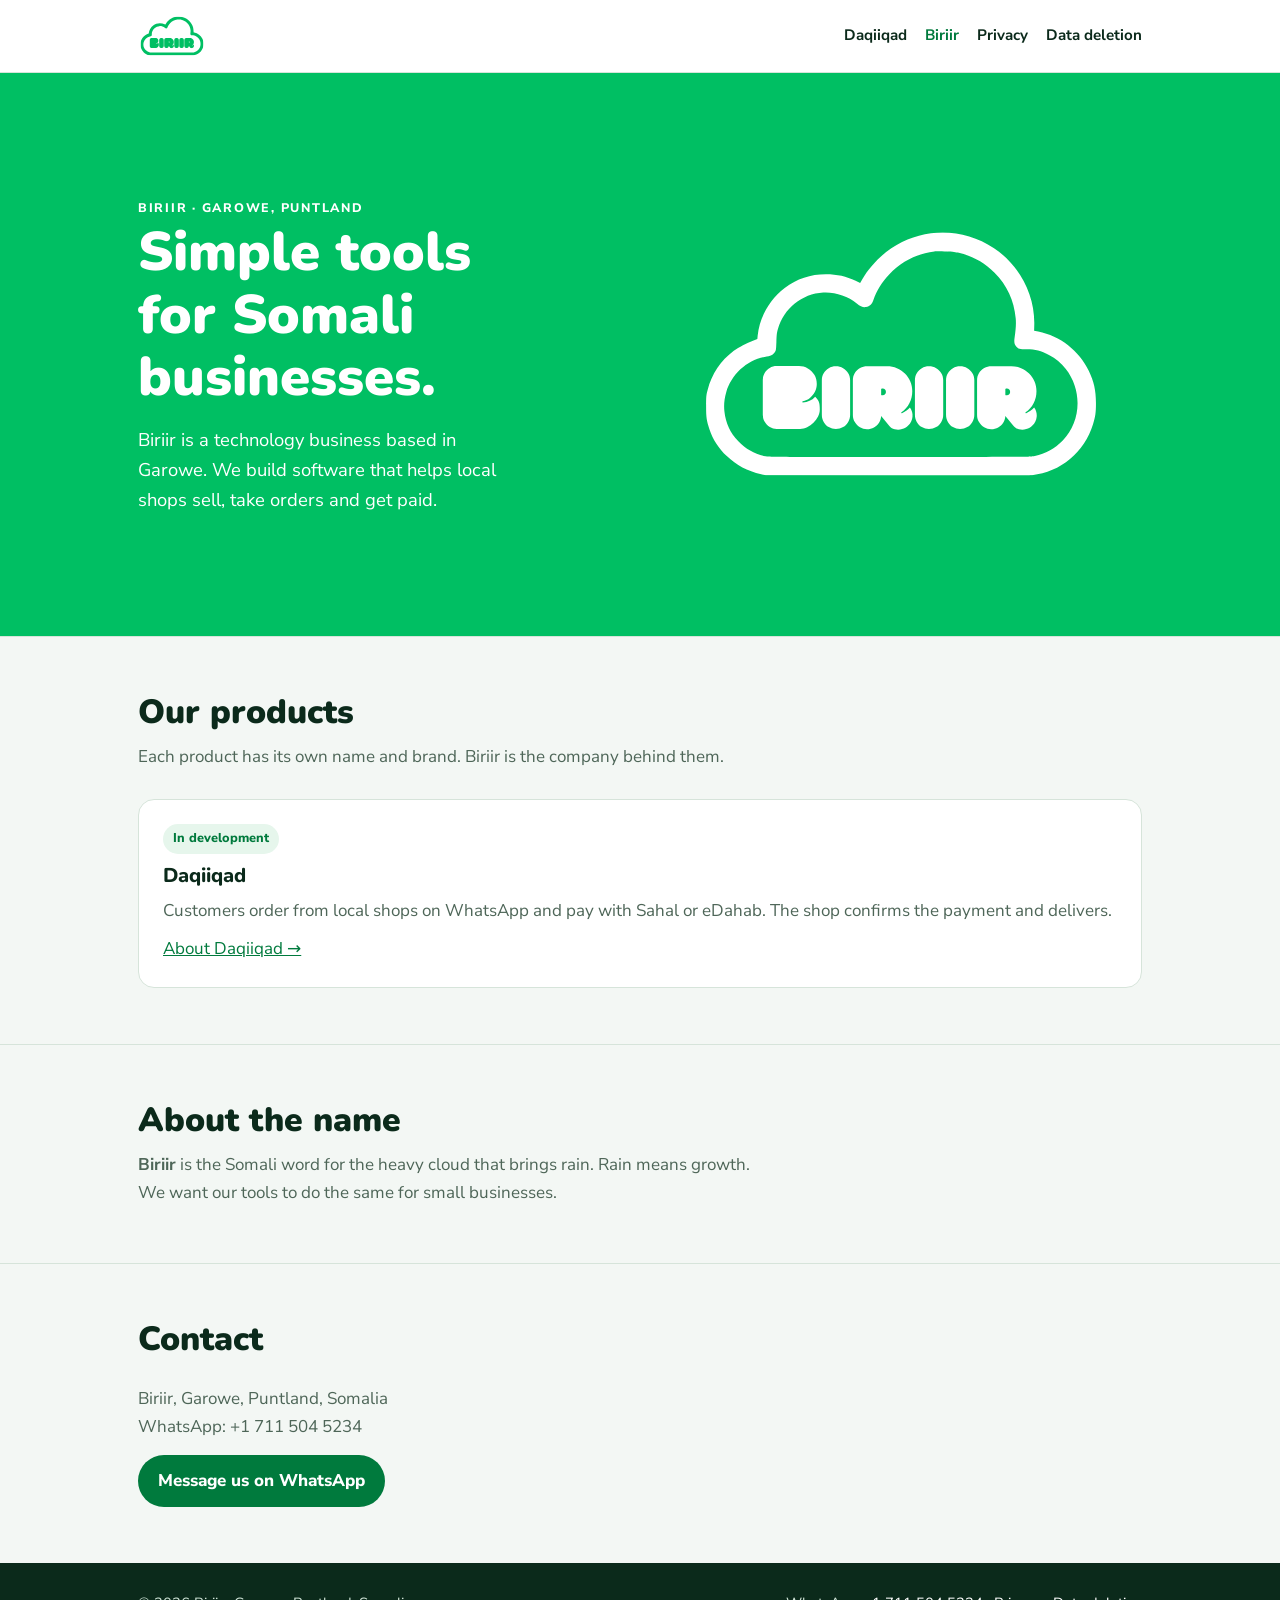
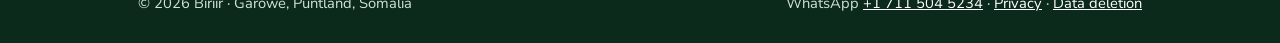
==== biriir/index.html @ 388f9c10 "Add Daqiiqad website: home, Biriir, privacy policy, data deletion Static site for GitHub Pages. The " ====
<!doctype html>
<html lang="en">
<head>
<meta charset="utf-8">
<meta name="viewport" content="width=device-width,initial-scale=1,viewport-fit=cover">
<title>Biriir</title>
<meta name="description" content="Biriir is a technology business in Garowe, Puntland, building simple tools for Somali businesses.">
<meta property="og:title" content="Biriir">
<meta property="og:description" content="Biriir is a technology business in Garowe, Puntland, building simple tools for Somali businesses.">
<meta property="og:image" content="../assets/share.png">
<link rel="icon" href="../favicon.ico" sizes="any">
<link rel="apple-touch-icon" href="../assets/apple-touch-icon-180.png">
<link rel="preconnect" href="https://fonts.googleapis.com">
<link rel="preconnect" href="https://fonts.gstatic.com" crossorigin>
<link rel="stylesheet" href="https://fonts.googleapis.com/css2?family=Nunito:wght@700;800;900&family=Nunito+Sans:opsz,wght@6..12,400;6..12,700;6..12,800&display=swap">
<link rel="stylesheet" href="../assets/style.css">
</head>
<body class="">
<header class="top"><div class="wrap"><a href="../biriir/" aria-label="Biriir"><img src="../assets/biriir-logo-green.svg" alt="Biriir" width="69" height="44"></a><nav><a href="../">Daqiiqad</a><a href="../biriir/" aria-current="page">Biriir</a><a href="../privacy/">Privacy</a><a href="../data-deletion/">Data deletion</a></nav></div></header>
<main>
<section class="hero"><div class="wrap">
  <div><span class="kicker">Biriir · Garowe, Puntland</span><h1>Simple tools for Somali businesses.</h1>
  <p>Biriir is a technology business based in Garowe. We build software that helps local shops sell, take orders and get paid.</p></div>
  <img src="../assets/biriir-logo-white.svg" alt="Biriir logo" width="420" height="274">
</div></section>
<section><div class="wrap">
  <h2>Our products</h2>
  <p class="lead">Each product has its own name and brand. Biriir is the company behind them.</p>
  <div class="cards">
    <div class="card"><span class="pill">In development</span><h3>Daqiiqad</h3><p>Customers order from local shops on WhatsApp and pay with Sahal or eDahab. The shop confirms the payment and delivers.</p><a href="../">About Daqiiqad →</a></div>
  </div>
</div></section>
<section><div class="wrap">
  <h2>About the name</h2>
  <p class="lead"><b>Biriir</b> is the Somali word for the heavy cloud that brings rain. Rain means growth. We want our tools to do the same for small businesses.</p>
</div></section>
<section id="contact"><div class="wrap contact">
  <h2>Contact</h2>
  <p class="lead">Biriir, Garowe, Puntland, Somalia<br>WhatsApp: +1 711 504 5234</p>
  <a class="btn" href="https://wa.me/17115045234">Message us on WhatsApp</a>
</div></section>
</main>
<footer><div class="wrap"><span>© 2026 Biriir · Garowe, Puntland, Somalia</span><span>WhatsApp <a href="https://wa.me/17115045234">+1 711 504 5234</a> · <a href="../privacy/">Privacy</a> · <a href="../data-deletion/">Data deletion</a></span></div></footer>
</body>
</html>
---- assets/style.css ----
:root{--green:#00BF63;--deep:#007A3D;--ink:#0B2A1B;--muted:#4E6658;--mist:#E6F6EC;--line:#D6E4DA;--bg:#F3F7F4;--white:#fff}
*{box-sizing:border-box}html{-webkit-text-size-adjust:100%}
body{margin:0;background:var(--bg);color:var(--ink);font:400 1.0625rem/1.65 "Nunito Sans",system-ui,-apple-system,"Segoe UI",Roboto,sans-serif}
h1,h2,h3{font-family:Nunito,"Arial Rounded MT Bold",system-ui,sans-serif;line-height:1.15;text-wrap:balance;margin:0}
a{color:var(--deep)}
.wrap{max-width:1040px;margin:0 auto;padding-left:max(18px,env(safe-area-inset-left,0px));padding-right:max(18px,env(safe-area-inset-right,0px))}
header.top{background:var(--white);border-bottom:1px solid var(--line)}
header.top .wrap{display:flex;align-items:center;justify-content:space-between;gap:16px;padding-block:14px}
header.top img{height:44px;width:auto;display:block}
nav{display:flex;gap:18px;flex-wrap:wrap;font-weight:700;font-size:.95rem}
nav a{text-decoration:none;color:var(--ink)}nav a:hover,nav a[aria-current]{color:var(--deep)}
.hero{background:var(--green);color:var(--white)}
.hero .wrap{display:grid;grid-template-columns:minmax(0,1fr) minmax(0,1fr);gap:40px;align-items:center;padding-block:64px}
.hero h1{font-size:clamp(2.2rem,5vw,3.4rem);font-weight:900}
.hero p{font-size:1.15rem;max-width:34ch;margin:16px 0 0}
.hero img{width:100%;max-width:420px;justify-self:center}
.kicker{font:800 .78rem/1 "Nunito Sans",sans-serif;letter-spacing:.14em;text-transform:uppercase}
main section{padding-block:56px}
main section+section{border-top:1px solid var(--line)}
.lead{max-width:62ch;color:var(--muted);margin:12px 0 0}
h2{font-size:clamp(1.6rem,3vw,2.1rem);font-weight:900}
.cards{display:grid;gap:18px;grid-template-columns:repeat(auto-fit,minmax(240px,1fr));margin-top:28px}
.card{background:var(--white);border:1px solid var(--line);border-radius:16px;padding:24px;display:flex;flex-direction:column;gap:10px}
.card h3{font-size:1.25rem;font-weight:800}
.card p{margin:0;color:var(--muted)}
.pill{display:inline-block;background:var(--mist);color:var(--deep);font-weight:800;font-size:.8rem;padding:4px 10px;border-radius:999px;align-self:flex-start}
.btn{display:inline-flex;align-items:center;gap:8px;background:var(--deep);color:var(--white);text-decoration:none;font-weight:800;padding:12px 20px;border-radius:999px}
.btn.light{background:var(--white);color:var(--deep)}
.contact{display:flex;flex-direction:column;gap:14px;align-items:flex-start}
.doc{max-width:760px;padding-block:48px}
.doc h1{font-size:2rem;font-weight:900}
.doc h2{font-size:1.2rem;font-weight:800;margin-top:30px}
.doc ul,.doc ol{padding-left:1.2em}.doc li{margin:4px 0}
.muted{color:var(--muted)}
hr{border:0;border-top:1px solid var(--line);margin:40px 0}
footer{background:var(--ink);color:#CFE3D6;font-size:.92rem}
footer .wrap{display:flex;flex-wrap:wrap;justify-content:space-between;gap:16px;padding-block:28px}
footer a{color:#fff}
.daq{--navy:#0E2A47;--sky:#4189DD;--gold:#F2A93B}
.daq .hero{background:var(--navy)}
.daq .hero .wrap{grid-template-columns:1fr}
.wordmark{font:900 clamp(2.6rem,7vw,4.4rem)/1 Nunito,sans-serif;letter-spacing:-.02em}
.wordmark span{color:var(--gold)}
.steps{counter-reset:s;display:grid;gap:14px;margin-top:24px;max-width:720px}
.steps li{list-style:none;background:var(--white);border:1px solid var(--line);border-radius:14px;padding:16px 18px 16px 60px;position:relative}
.steps li::before{counter-increment:s;content:counter(s);position:absolute;left:16px;top:14px;width:30px;height:30px;border-radius:50%;background:var(--deep);color:#fff;font-weight:800;display:grid;place-items:center}
@media (max-width:760px){.hero .wrap{grid-template-columns:1fr;padding-block:44px}.hero img{max-width:280px;justify-self:start}nav{gap:12px}}
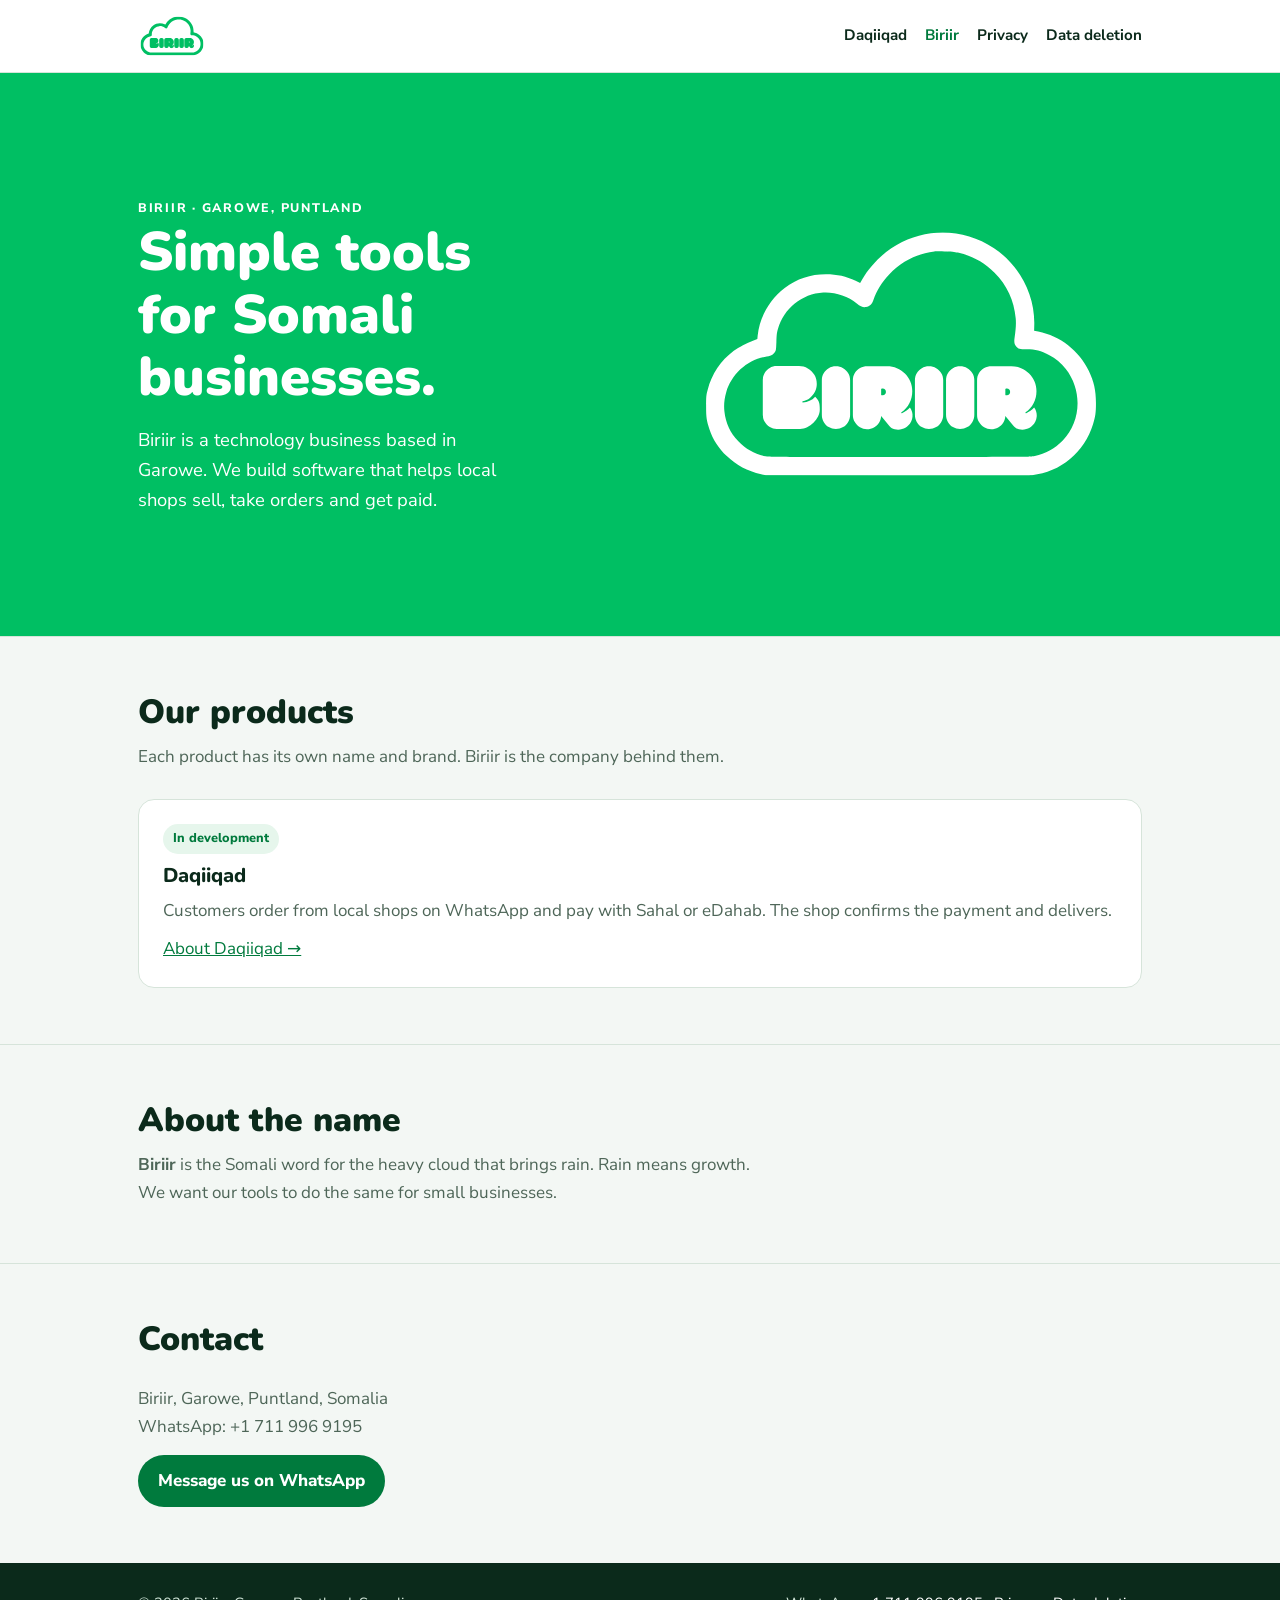
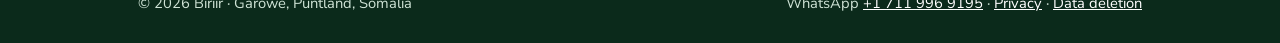
==== commit aeec279f: "Update Daqiiqad WhatsApp contact to the new number Co-Authored-By: Claude Opus 5.5 <noreply@anthropi" ====
--- a/biriir/index.html
+++ b/biriir/index.html
@@ -36,10 +36,10 @@
 </div></section>
 <section id="contact"><div class="wrap contact">
   <h2>Contact</h2>
-  <p class="lead">Biriir, Garowe, Puntland, Somalia<br>WhatsApp: +1 711 504 5234</p>
-  <a class="btn" href="https://wa.me/17115045234">Message us on WhatsApp</a>
+  <p class="lead">Biriir, Garowe, Puntland, Somalia<br>WhatsApp: +1 711 996 9195</p>
+  <a class="btn" href="https://wa.me/17119969195">Message us on WhatsApp</a>
 </div></section>
 </main>
-<footer><div class="wrap"><span>© 2026 Biriir · Garowe, Puntland, Somalia</span><span>WhatsApp <a href="https://wa.me/17115045234">+1 711 504 5234</a> · <a href="../privacy/">Privacy</a> · <a href="../data-deletion/">Data deletion</a></span></div></footer>
+<footer><div class="wrap"><span>© 2026 Biriir · Garowe, Puntland, Somalia</span><span>WhatsApp <a href="https://wa.me/17119969195">+1 711 996 9195</a> · <a href="../privacy/">Privacy</a> · <a href="../data-deletion/">Data deletion</a></span></div></footer>
 </body>
 </html>
